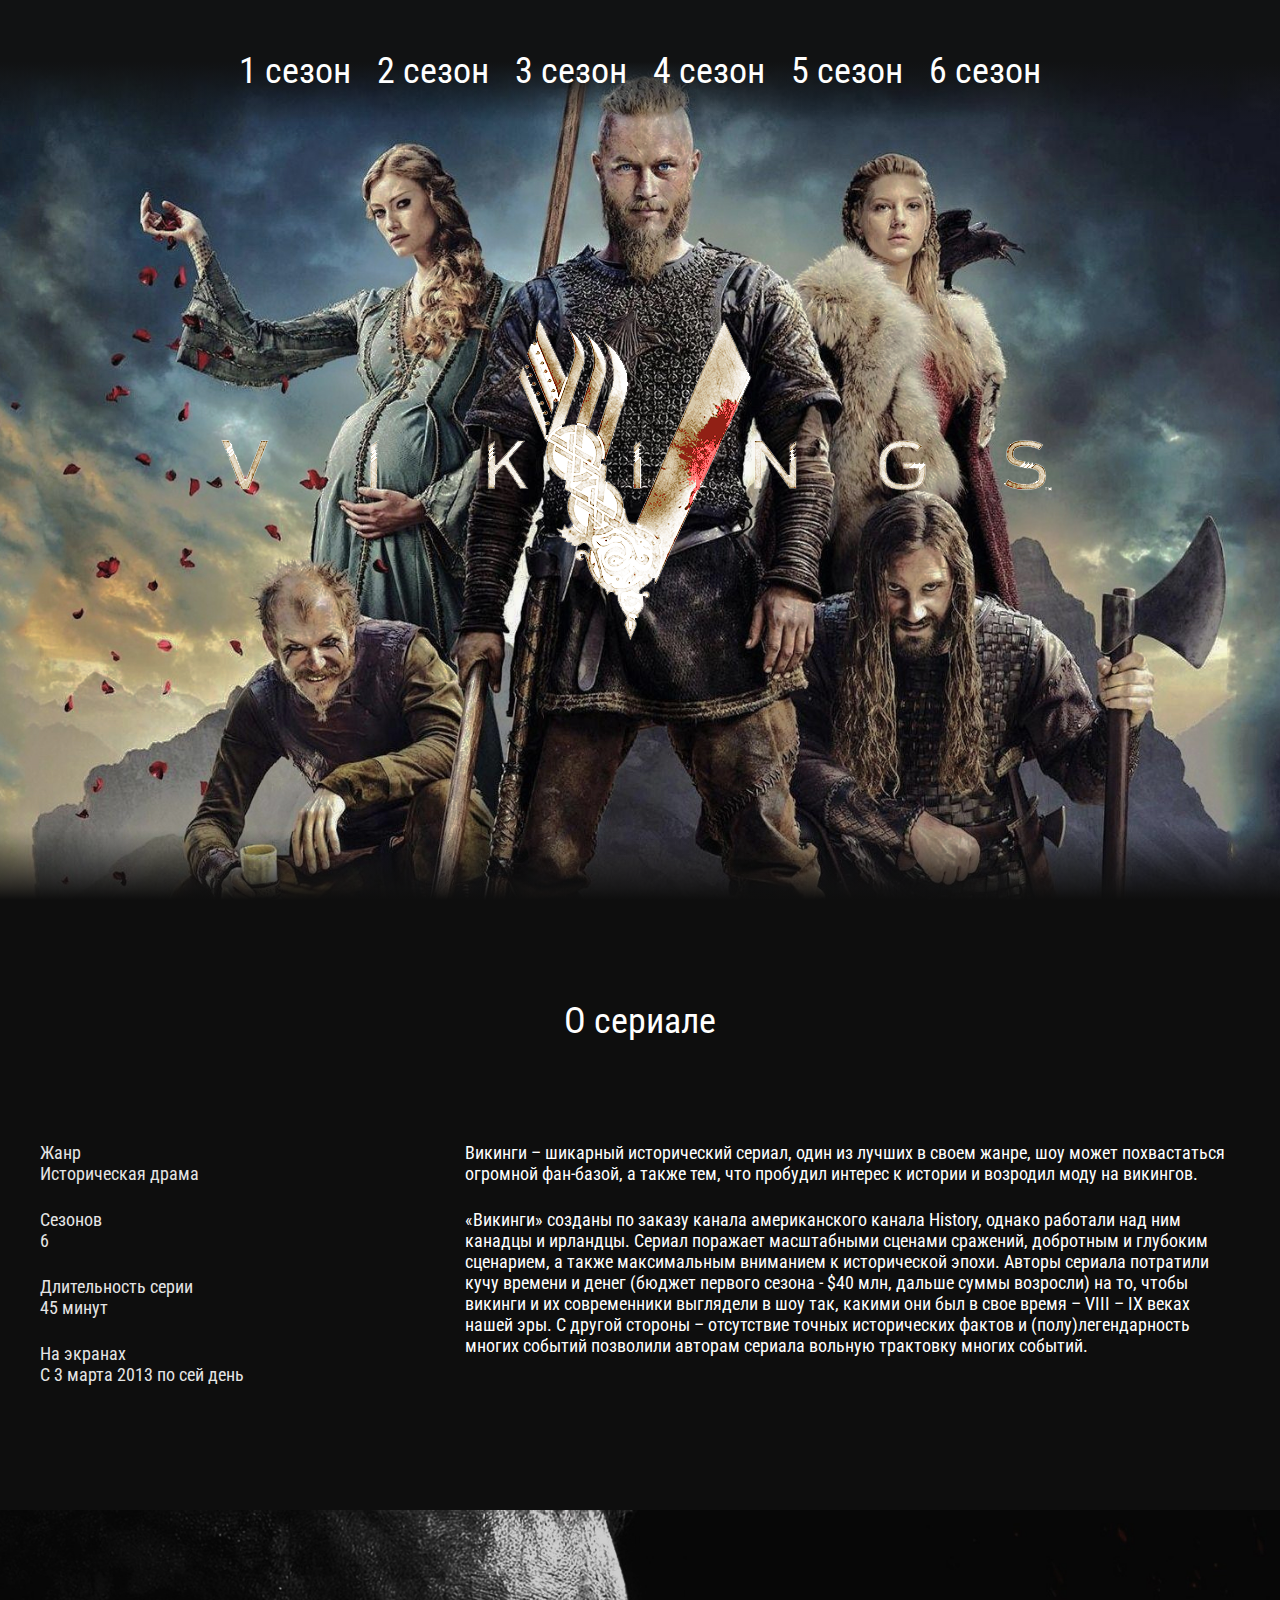
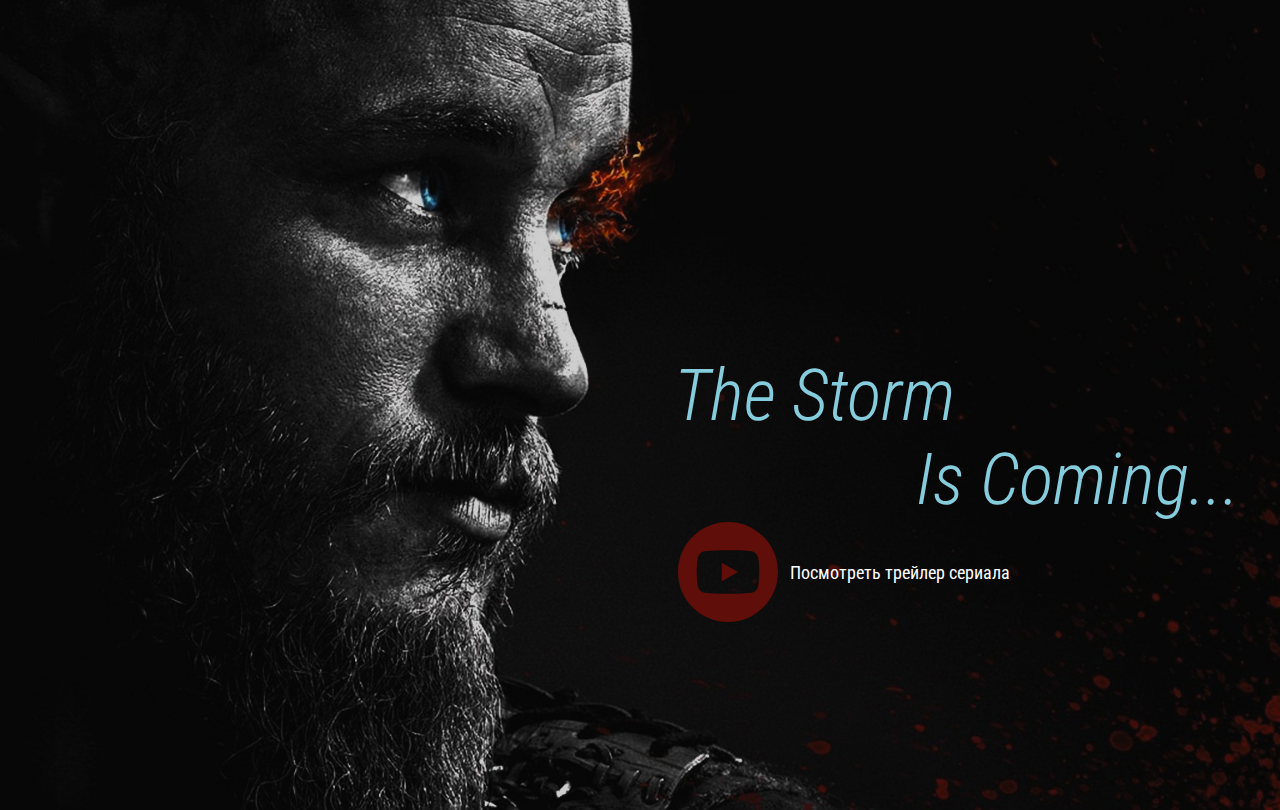
==== index.html @ 828368ec "first marathon day" ====
<!DOCTYPE html>
<html lang="en">

<head>
  <meta charset="UTF-8">
  <meta name="viewport" content="width=device-width, initial-scale=1.0">
  <meta http-equiv="X-UA-Compatible" content="ie=edge">
  <title>Document</title>
  <link rel="preconnect" href="https://fonts.gstatic.com">
  <link href="https://fonts.googleapis.com/css2?family=Roboto+Condensed:ital,wght@0,400;0,700;1,300&display=swap"
    rel="stylesheet">
  <link rel="stylesheet" href="css/reset.css">
  <link rel="stylesheet" href="css/slick.css">
  <link rel="stylesheet" href="css/jquery.fancybox.css">
  <link rel="stylesheet" href="css/style.css">
</head>

<body>
  <header class="header">
    <nav class="menu">
      <ul class="menu__list">
        <li class="menu__list-item">
          <a class="menu__list-link" href="#">1 сезон</a>
        </li>
        <li class="menu__list-item">
          <a class="menu__list-link" href="#">2 сезон</a>
        </li>
        <li class="menu__list-item">
          <a class="menu__list-link" href="#">3 сезон</a>
        </li>
        <li class="menu__list-item">
          <a class="menu__list-link" href="#">4 сезон</a>
        </li>
        <li class="menu__list-item">
          <a class="menu__list-link" href="#">5 сезон</a>
        </li>
        <li class="menu__list-item">
          <a class="menu__list-link" href="#">6 сезон</a>
        </li>
      </ul>
    </nav>

    <div class="logo">
      <img class="logo__img" src="images/logo.png" alt="Лого">
    </div>
  </header>

  <section class="about section-page">
    <div class="container">
      <h3 class="title">
        О сериале
      </h3>
      <div class="about__inner">
        <ul class="about__info">
          <li class="about__info-item">
            Жанр
            <span> Историческая драма</span>
          </li>
          <li class="about__info-item">
            Сезонов
            <span> 6</span>
          </li>
          <li class="about__info-item">
            Длительность серии
            <span> 45 минут</span>
          </li>
          <li class="about__info-item">
            На экранах
            <span> С 3 марта 2013 по сей день</span>
          </li>
        </ul>
        <div class="about__text">
          <p>
            Викинги – шикарный исторический сериал, один из лучших в своем жанре, шоу может похвастаться огромной
            фан-базой, а также тем, что пробудил интерес к истории и возродил моду на викингов.
          </p>
          <p> «Викинги» созданы по заказу канала американского канала History, однако работали над ним канадцы и
            ирландцы.
            Сериал поражает масштабными сценами сражений, добротным и глубоким сценарием, а также максимальным вниманием
            к исторической эпохи. Авторы сериала потратили кучу времени и денег (бюджет первого сезона - $40 млн, дальше
            суммы возросли) на то, чтобы викинги и их современники выглядели в шоу так, какими они был в свое время –
            VIII – IX веках нашей эры. С другой стороны – отсутствие точных исторических фактов и (полу)легендарность
            многих событий позволили авторам сериала вольную трактовку многих событий.</p>
        </div>
      </div>
    </div>
  </section>

  <section class="video">
    <div class="container">
      <h3 class="video__text">
        <span>
          The Storm
        </span>
        Is Coming...
      </h3>
      <a class="video__btn" data-fancybox href="https://www.youtube.com/watch?v=9GgxinPwAGc&ab_channel=RewatchAgain">Посмотреть трейлер сериала</a>
    </div>
  </section>

  <script src="https://ajax.googleapis.com/ajax/libs/jquery/3.4.1/jquery.min.js"></script>
  <script src="js/slick.min.js"></script>
  <script src="js/jquery.fancybox.min.js"></script>
  <script src="js/main.js"></script>
</body>

</html>
---- css/style.css ----
* {
    box-sizing: border-box;
}

body {
    background-color: #0E0E0E;
    color: #ffffff;
    font-weight: 400;
    font-family: 'Roboto Condensed', sans-serif;
    font-size: 18px;
    line-height: 21px;
}

a {
    color: inherit;
    text-decoration: none;
}

ul {
    list-style: none;
}

.container {
    max-width: 1220px;
    padding: 0 10px;
    margin: 0 auto;
}

.section-page {
    padding: 100px 0;
}

.title {
    text-align: center;
    margin-bottom: 100px;
    font-size: 36px;
    line-height: 42px;
    font-weight: 400;
}

.header {
    height: 100vh;

    background-image: url('../images/header-bg.jpg');

    background-size: cover;
    background-repeat: no-repeat;
    background-position: center 50px;
    text-align: center;
}

.header::after {
    content: '';
    position: absolute;
    height: 70px;
    bottom: 0;
    left: 0;
    width: 100%;
    background: linear-gradient(180deg, #0E0E0E 0%, rgba(17, 17, 17, 0.850295) 16.53%, rgba(32, 31, 33, 0) 100%);
    transform: rotate(180deg);
}

.menu__list {
    display: flex;
    justify-content: center;
    padding: 50px 0 50px;
    background: linear-gradient(180deg, #111213 0%, #111213 43.62%, rgba(32, 31, 33, 0) 86.33%);
}

.menu__list-item {
    padding: 0 13px;
}

.menu__list-link {
    font-size: 36px;
    line-height: 42px;
}

.menu__list-link:hover {
    color: #85CCDC;
    text-decoration: underline;
}

.logo {
    padding-top: 178px;
}

.about__inner {
    display: flex;
}

.about__info {
    width: 375px;
    margin-right: 50px;
    flex: none;
}

.about__info-item {
    margin-bottom: 25px;
    color: #E5E5E5;
}

.about__info-item span {
    display: block;
}

.about__text p {
    margin-bottom: 25px;
}

.video {
    background-image: url('../images/video-bg.jpg');
    height: 100vh;
    background-size: cover;
    background-repeat: no-repeat;
    background-position: center center;
    text-align: right;
}

.video__text {

    font-style: italic;
    font-weight: 300;
    font-size: 72px;
    line-height: 84px;
    color: #85CCDC;

    padding-top: 444px;
    margin-bottom: 40px;
}

.video__text span {
    display: block;
    padding-right: 285px;
}

.video__btn {
    padding-left: 112px;
    position: relative;
    margin-right: 230px;

}

.video__btn::before {
    content: '';
    position: absolute;
    width: 100px;
    height: 100px;
    top: -40px;
    left: 0;
    background-image: url('../images/youtube.svg');
}
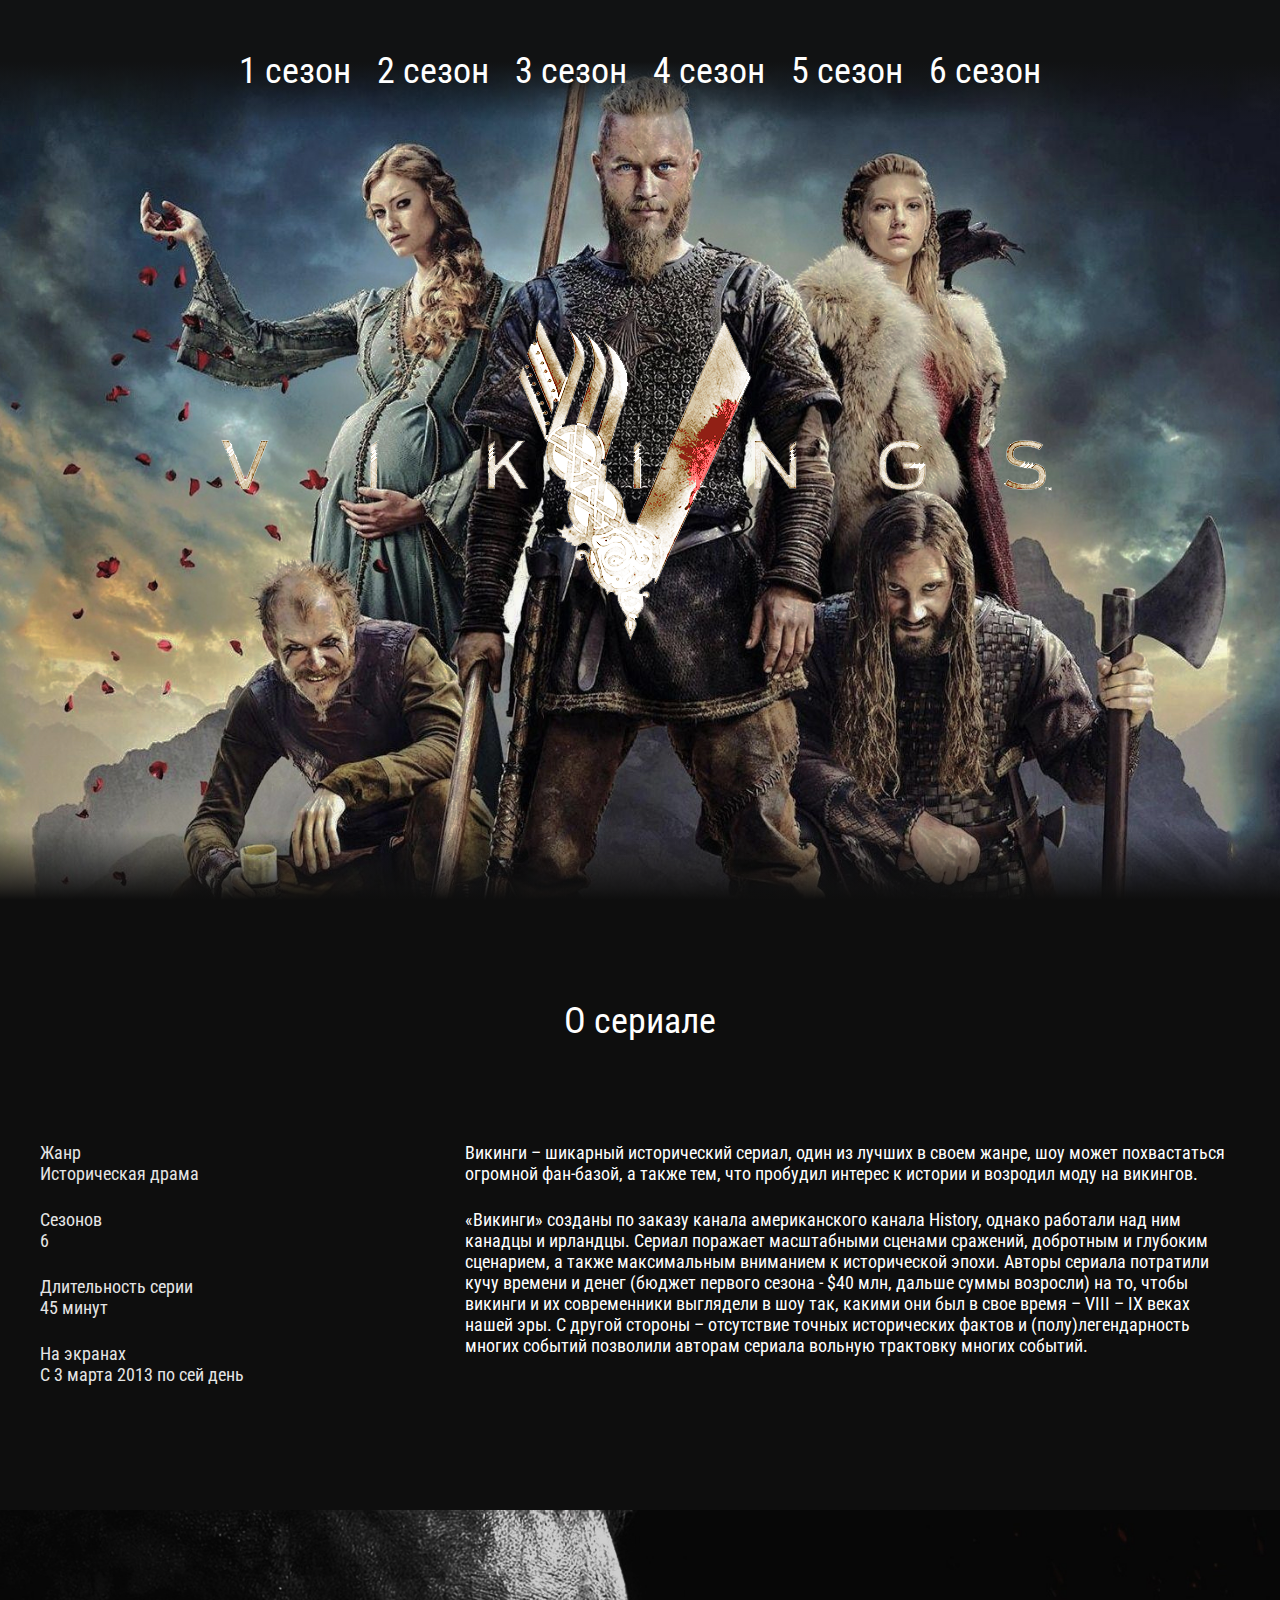
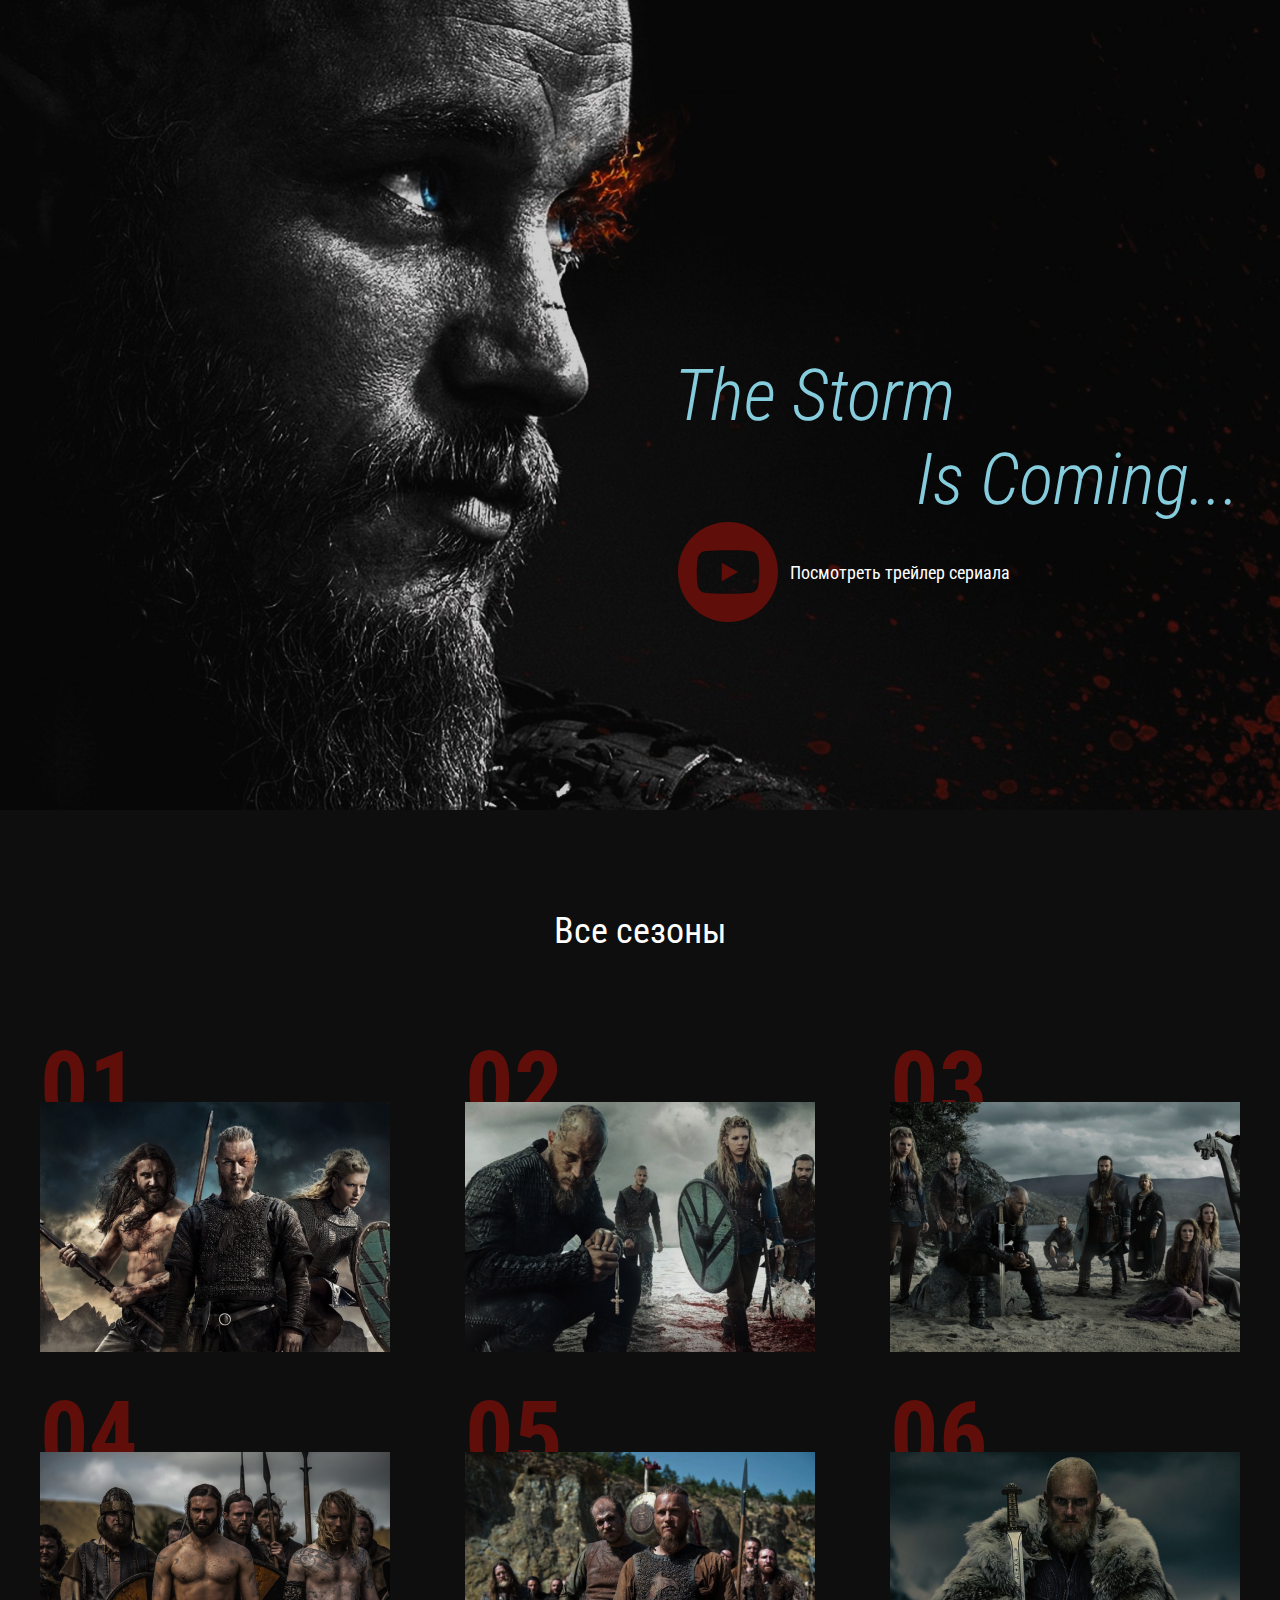
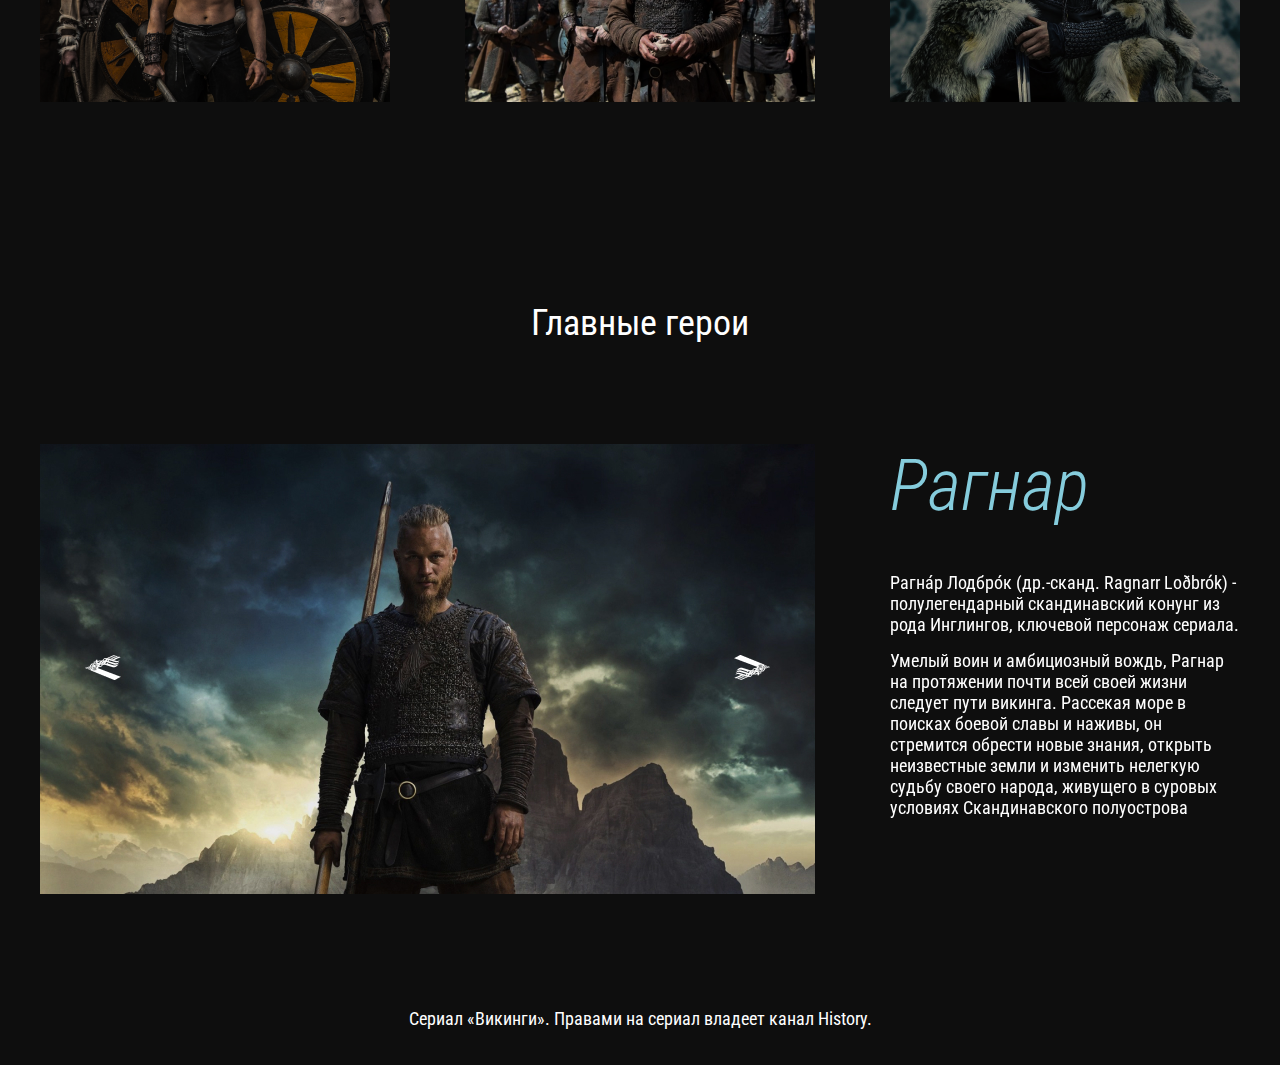
==== commit 21c7c8d6: "second day/video of marathon" ====
--- a/index.html
+++ b/index.html
@@ -1,5 +1,5 @@
 <!DOCTYPE html>
-<html lang="en">
+<html lang="ru">
 
 <head>
   <meta charset="UTF-8">
@@ -20,7 +20,7 @@
     <nav class="menu">
       <ul class="menu__list">
         <li class="menu__list-item">
-          <a class="menu__list-link" href="#">1 сезон</a>
+          <a class="menu__list-link" href="season-1.html">1 сезон</a>
         </li>
         <li class="menu__list-item">
           <a class="menu__list-link" href="#">2 сезон</a>
@@ -94,9 +94,92 @@
         </span>
         Is Coming...
       </h3>
-      <a class="video__btn" data-fancybox href="https://www.youtube.com/watch?v=9GgxinPwAGc&ab_channel=RewatchAgain">Посмотреть трейлер сериала</a>
+      <a class="video__btn" data-fancybox
+        href="https://www.youtube.com/watch?v=9GgxinPwAGc&ab_channel=RewatchAgain">Посмотреть трейлер сериала</a>
     </div>
   </section>
+
+  <section class="seasons section-page">
+    <div class="container">
+      <h3 class="title">
+        Все сезоны
+      </h3>
+      <ol class="seasons__inner">
+        <li class="seasons__item" style=" background-image: url('images/season-image-1.png');">
+          <a class="seasons__link" href="season-1.html">Смотреть</a>
+        </li>
+        <li class="seasons__item" style=" background-image: url('images/season-image-2.jpg');">
+          <a class="seasons__link" href="#">Смотреть</a>
+        </li>
+        <li class="seasons__item" style=" background-image: url('images/season-image-3.png');">
+          <a class="seasons__link" href="#">Смотреть</a>
+        </li>
+        <li class="seasons__item" style=" background-image: url('images/season-image-4.png');">
+          <a class="seasons__link" href="#">Смотреть</a>
+        </li>
+        <li class="seasons__item" style=" background-image: url('images/season-image-5.png');">
+          <a class="seasons__link" href="#">Смотреть</a>
+        </li>
+        <li class="seasons__item" style=" background-image: url('images/season-image-6.png');">
+          <a class="seasons__link" href="#">Смотреть</a>
+        </li>
+      </ol>
+    </div>
+  </section>
+
+  <section class="heroes section-page">
+    <div class="container">
+      <h3 class="title">
+        Главные герои
+      </h3>
+
+      <div class="heroes__inner">
+        <div class="heroes__slider-img">
+          <img class="heroes__images" src="./images/hero-1.jpg" alt="">
+          <img class="heroes__images" src="./images/hero-1.jpg" alt="">
+          <img class="heroes__images" src="./images/hero-1.jpg" alt="">
+        </div>
+        <div class="heroes__slider-text">
+          <div class="heroes__text">
+            <h4 class="heroes__name">Рагнар</h4>
+            <p>Рагна́р Лодбро́к (др.-сканд. Ragnarr Loðbrók) - полулегендарный скандинавский конунг из рода Инглингов,
+              ключевой персонаж сериала.
+            </p>
+            <p> Умелый воин и амбициозный вождь, Рагнар на протяжении почти всей своей жизни следует пути викинга.
+              Рассекая море в поисках боевой славы и наживы, он стремится обрести новые знания, открыть неизвестные
+              земли и изменить нелегкую судьбу своего народа, живущего в суровых условиях Скандинавского полуострова</p>
+          </div>
+          <div class="heroes__text">
+            <h4 class="heroes__name">Рагнар2</h4>
+            <p>Рагна́р Лодбро́к (др.-сканд. Ragnarr Loðbrók) - полулегендарный скандинавский конунг из рода Инглингов,
+              ключевой персонаж сериала.
+            </p>
+            <p> Умелый воин и амбициозный вождь, Рагнар на протяжении почти всей своей жизни следует пути викинга.
+              Рассекая море в поисках боевой славы и наживы, он стремится обрести новые знания, открыть неизвестные
+              земли и изменить нелегкую судьбу своего народа, живущего в суровых условиях Скандинавского полуострова</p>
+          </div>
+          <div class="heroes__text">
+            <h4 class="heroes__name">Рагнар3</h4>
+            <p>Рагна́р Лодбро́к (др.-сканд. Ragnarr Loðbrók) - полулегендарный скандинавский конунг из рода Инглингов,
+              ключевой персонаж сериала.
+            </p>
+            <p> Умелый воин и амбициозный вождь, Рагнар на протяжении почти всей своей жизни следует пути викинга.
+              Рассекая море в поисках боевой славы и наживы, он стремится обрести новые знания, открыть неизвестные
+              земли и изменить нелегкую судьбу своего народа, живущего в суровых условиях Скандинавского полуострова</p>
+          </div>
+        </div>
+      </div>
+
+    </div>
+  </section>
+
+  <footer class="footer">
+    <div class="container">
+      <p class="copy">
+        Сериал «Викинги». Правами на сериал владеет канал History.
+      </p>
+    </div>
+  </footer> ​
 
   <script src="https://ajax.googleapis.com/ajax/libs/jquery/3.4.1/jquery.min.js"></script>
   <script src="js/slick.min.js"></script>
--- a/css/style.css
+++ b/css/style.css
@@ -60,12 +60,18 @@
     transform: rotate(180deg);
 }
 
+.menu {
+    position: relative;
+    background: linear-gradient(180deg, #111213 0%, #111213 43.62%, rgba(32, 31, 33, 0) 86.33%);
+    padding: 50px 0 50px;
+
+}
+
 .menu__list {
     display: flex;
     justify-content: center;
-    padding: 50px 0 50px;
-    background: linear-gradient(180deg, #111213 0%, #111213 43.62%, rgba(32, 31, 33, 0) 86.33%);
-}
+}
+
 
 .menu__list-item {
     padding: 0 13px;
@@ -76,7 +82,8 @@
     line-height: 42px;
 }
 
-.menu__list-link:hover {
+.menu__list-link:hover,
+.menu__list-link--active {
     color: #85CCDC;
     text-decoration: underline;
 }
@@ -149,4 +156,175 @@
     top: -40px;
     left: 0;
     background-image: url('../images/youtube.svg');
-}+}
+
+.seasons__inner {
+    display: grid;
+    grid-template-columns: 1fr 1fr 1fr;
+    grid-gap: 100px 75px;
+
+    counter-reset: counter;
+
+    padding-top: 50px;
+}
+
+.seasons__item {
+    width: 350px;
+    height: 250px;
+    list-style: none;
+    background-repeat: no-repeat;
+    background-position: center center;
+    background-size: cover;
+    position: relative;
+
+    display: flex;
+    align-items: center;
+    justify-content: center;
+}
+
+.seasons__item:hover .seasons__link {
+    opacity: 1;
+}
+
+.seasons__item::before {
+    content: '0'counter(counter);
+    counter-increment: counter;
+    position: absolute;
+    font-weight: bold;
+    font-size: 96px;
+    line-height: 112px;
+    color: #600E09;
+    left: 0;
+    top: -72px;
+    z-index: -1;
+}
+
+
+.seasons__item:hover::after {
+    content: '';
+    position: absolute;
+    top: 0;
+    left: 0;
+    right: 0;
+    bottom: 0;
+    background: rgba(14, 14, 14, .8);
+    transition: all .3s;
+}
+
+.seasons__link {
+    font-size: 36px;
+    line-height: 42px;
+    padding: 12px 78px 11px;
+    background-color: #0E0E0E;
+    opacity: 0;
+    transition: all .3s;
+    z-index: 2;
+}
+
+.heroes__inner {
+    display: flex;
+    justify-content: space-between;
+}
+
+.heroes__slider-img {
+    max-width: 775px;
+}
+
+.slick-btn {
+    position: absolute;
+    top: 50%;
+    transform: translateY(-50%);
+    z-index: 5;
+    border: none;
+    background: transparent;
+    cursor: pointer;
+    outline: none;
+}
+
+.slick-prev {
+    left: 38px;
+}
+
+.slick-next {
+    right: 38px;
+}
+
+.heroes__slider-text {
+    max-width: 350px;
+}
+
+.heroes__name {
+    font-style: italic;
+    font-weight: 300;
+    font-size: 72px;
+    line-height: 84px;
+    color: #85CCDC;
+    margin-bottom: 44px;
+}
+
+.heroes__text p {
+    margin-bottom: 15px;
+}
+
+.copy {
+    padding: 14px 0 15px;
+    text-align: center;
+}
+
+/*start season-1*/
+
+.page-header {
+    background-image: url('../images/season-1-bg.png');
+    background-repeat: no-repeat;
+    background-position: center center;
+    background-size: cover;
+    height: 90vh;
+    position: relative;
+}
+
+.menu__container {
+    max-width: 1385px;
+    margin: 0 auto;
+    position: relative;
+}
+
+.page-logo {
+    position: absolute;
+    left: 0;
+}
+
+.season-info {
+    position: absolute;
+    max-width: 1385px;
+    display: flex;
+    padding: 44px 47px 64px 35px;
+    background-color: #0E0E0E;
+    bottom: 0;
+    left: 0;
+    right: 0;
+    margin: 0 auto;
+}
+
+.season-info__num {
+    font-weight: bold;
+    font-size: 96px;
+    line-height: 56px;
+    color: #FFFFFF;
+    text-align: center;
+    margin-right: 51px;
+}
+
+.season-info__num span {
+    display: block;
+    font-size: 36px;
+    line-height: 42px;
+
+}
+
+.season-info__text p {
+    margin-bottom: 15px;
+}
+
+
+
+/*end season-1*/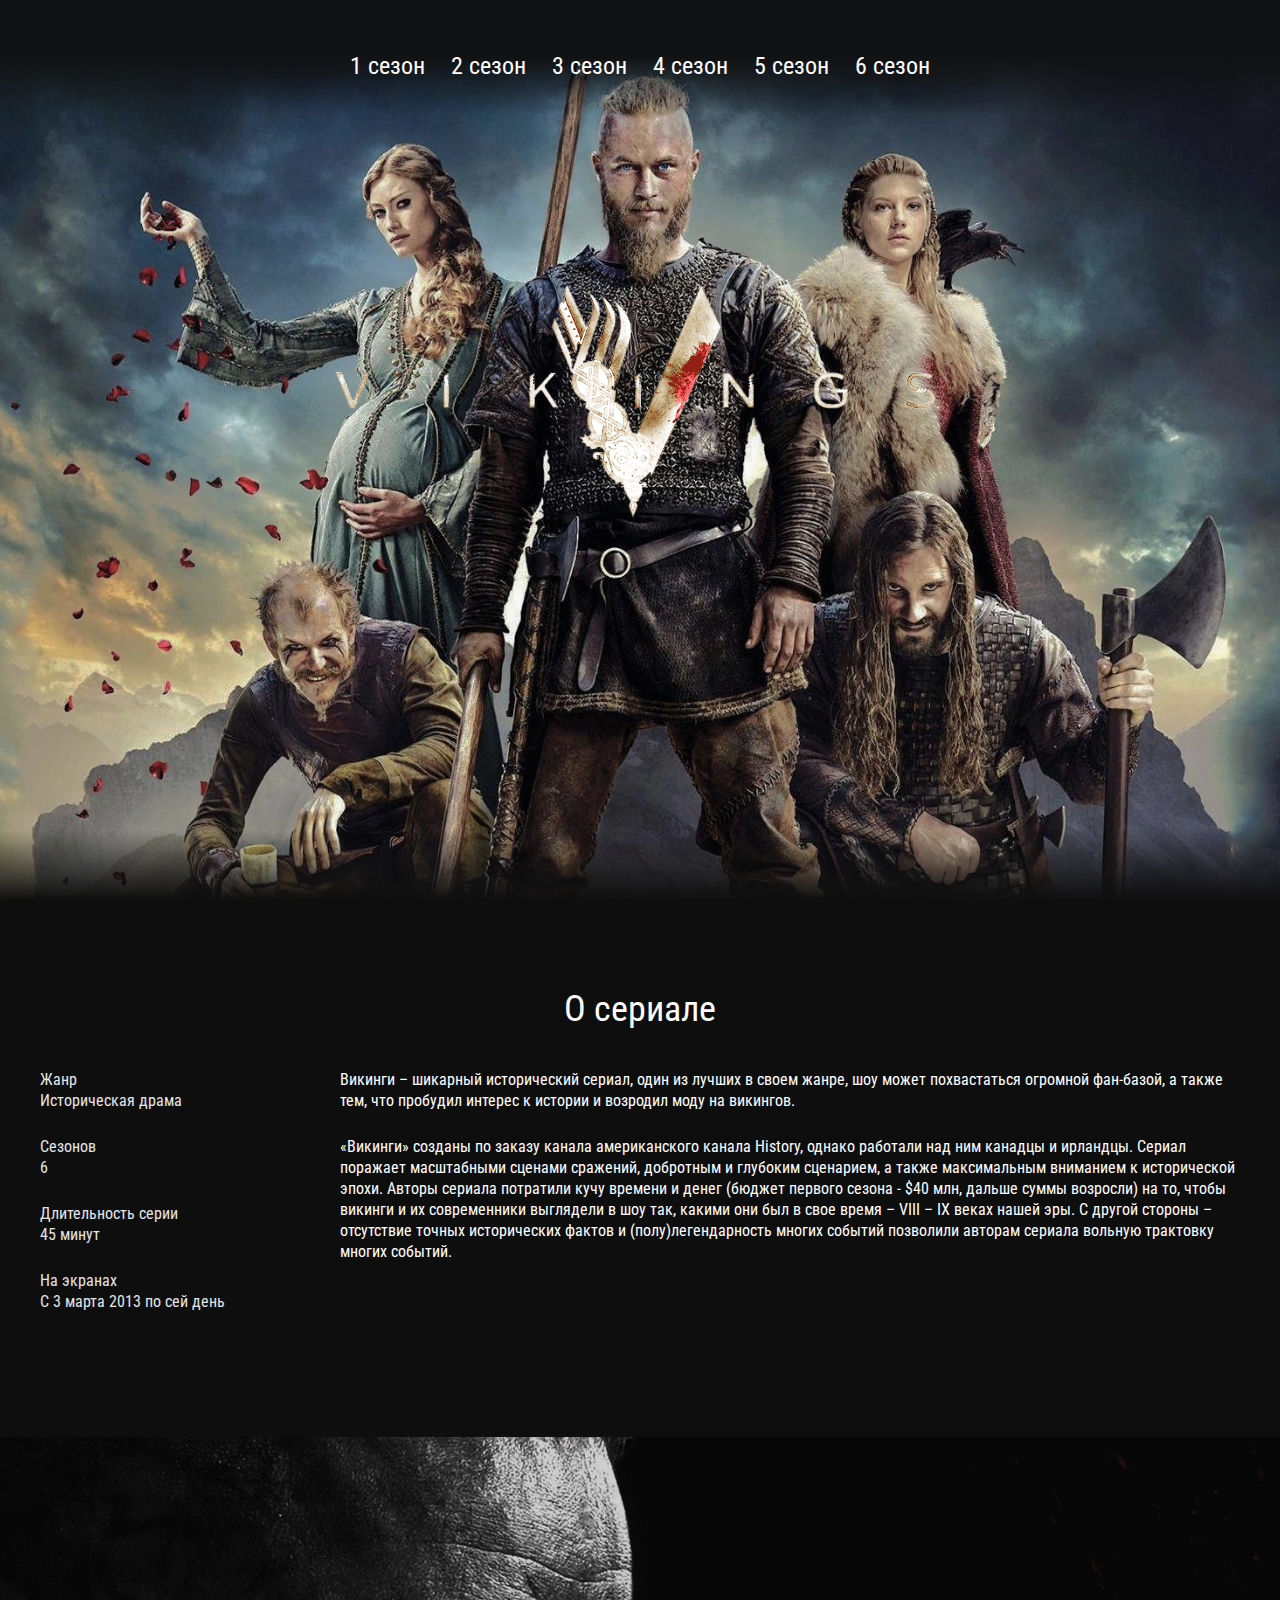
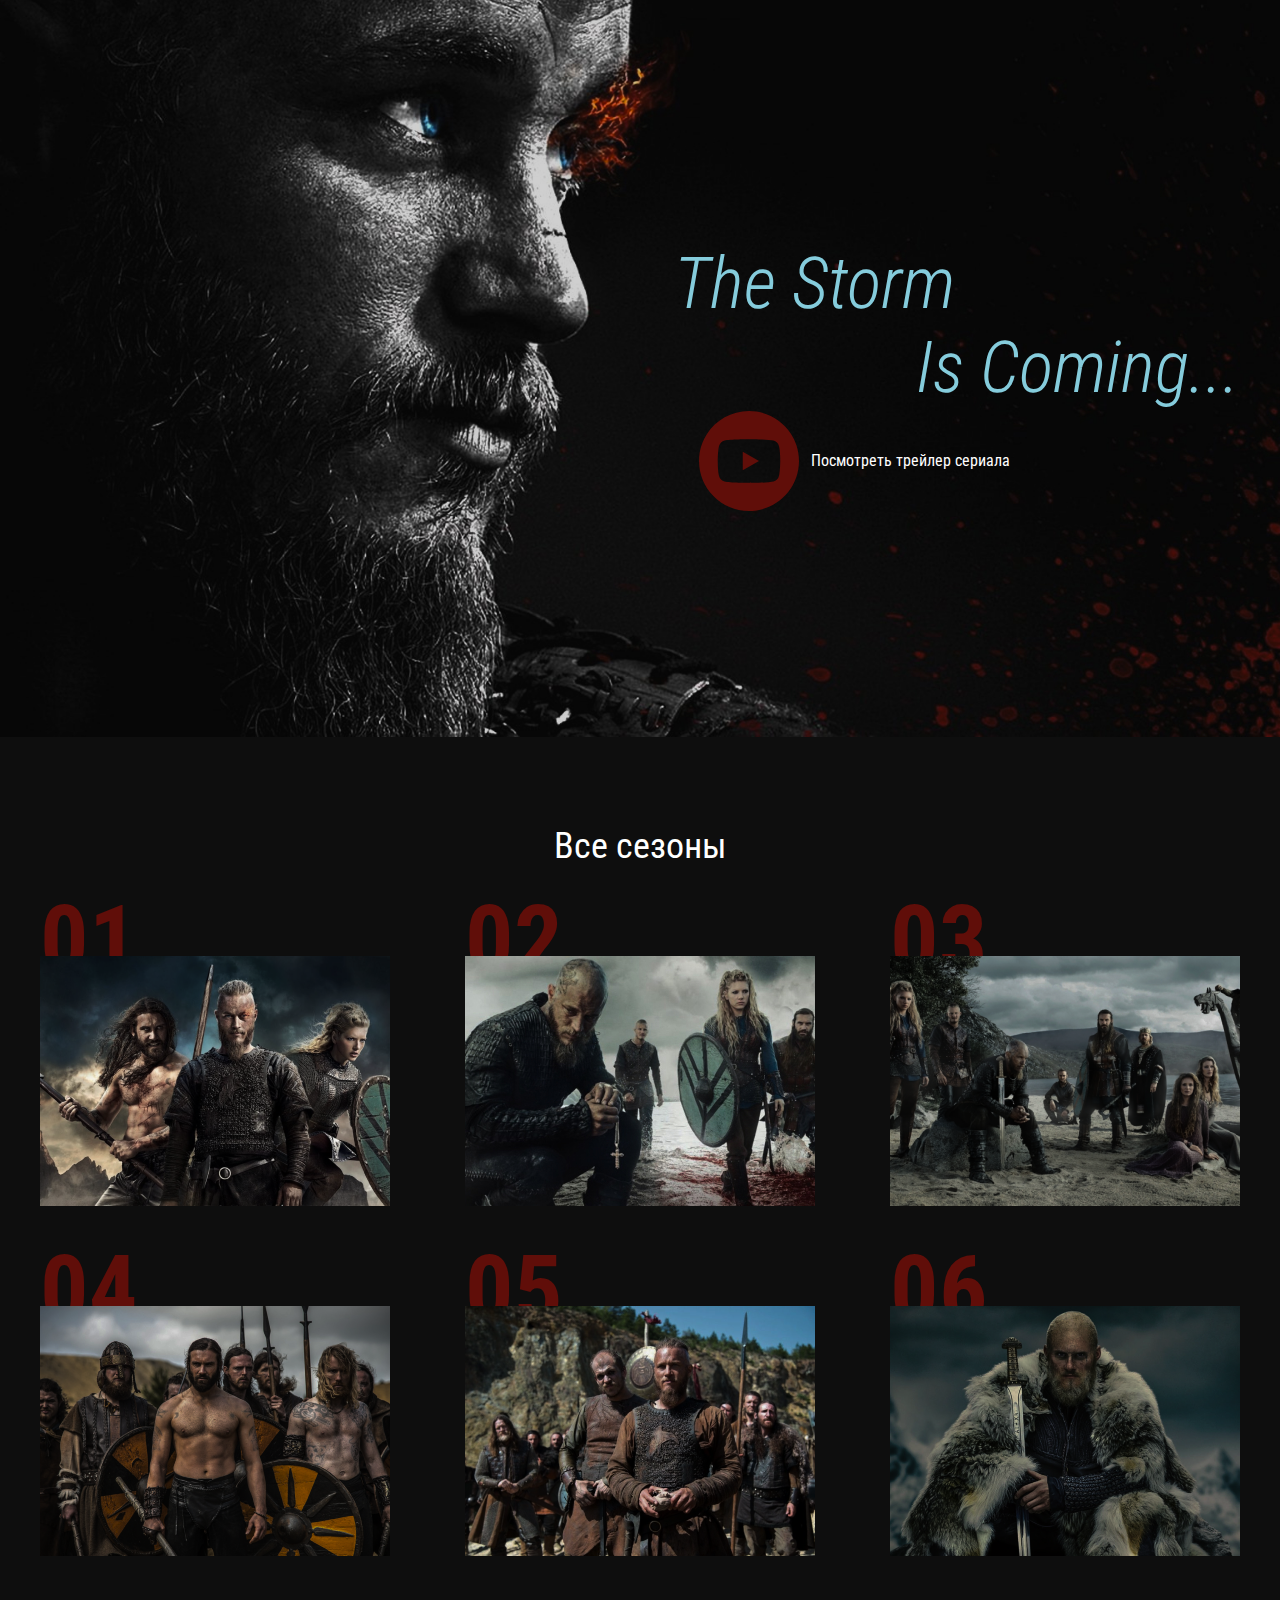
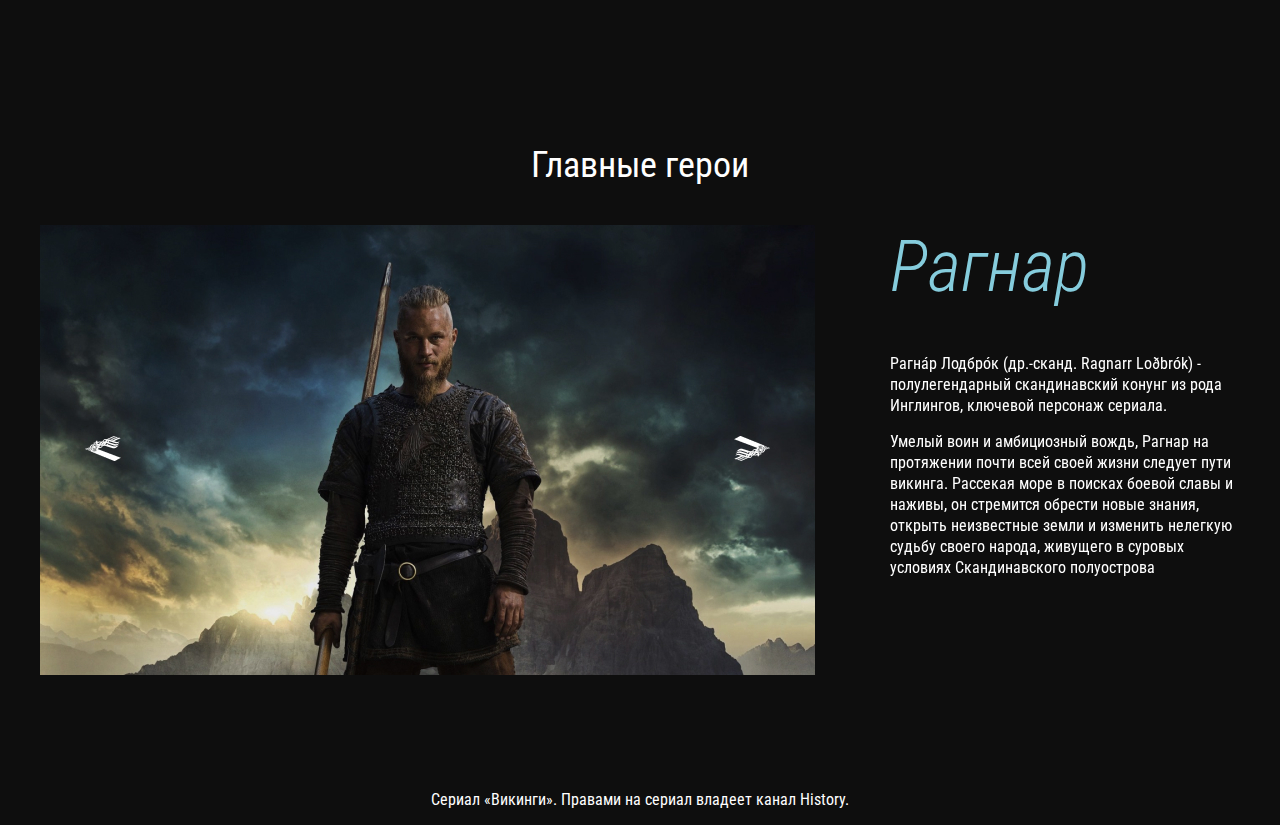
==== commit 47061ac3: "third day adaptive" ====
--- a/index.html
+++ b/index.html
@@ -18,6 +18,7 @@
 <body>
   <header class="header">
     <nav class="menu">
+      <button class="menu__btn"><span></span></button>
       <ul class="menu__list">
         <li class="menu__list-item">
           <a class="menu__list-link" href="season-1.html">1 сезон</a>
@@ -179,7 +180,7 @@
         Сериал «Викинги». Правами на сериал владеет канал History.
       </p>
     </div>
-  </footer> ​
+  </footer> 
 
   <script src="https://ajax.googleapis.com/ajax/libs/jquery/3.4.1/jquery.min.js"></script>
   <script src="js/slick.min.js"></script>
--- a/css/style.css
+++ b/css/style.css
@@ -67,6 +67,10 @@
 
 }
 
+.menu__btn {
+    display: none;
+}
+
 .menu__list {
     display: flex;
     justify-content: center;
@@ -89,7 +93,7 @@
 }
 
 .logo {
-    padding-top: 178px;
+    padding-top: 17vh;
 }
 
 .about__inner {
@@ -132,7 +136,7 @@
     line-height: 84px;
     color: #85CCDC;
 
-    padding-top: 444px;
+    padding-top: 45vh;
     margin-bottom: 40px;
 }
 
@@ -160,7 +164,7 @@
 
 .seasons__inner {
     display: grid;
-    grid-template-columns: 1fr 1fr 1fr;
+    grid-template-columns: repeat(auto-fill, minmax(284px, 1fr));
     grid-gap: 100px 75px;
 
     counter-reset: counter;
@@ -169,7 +173,6 @@
 }
 
 .seasons__item {
-    width: 350px;
     height: 250px;
     list-style: none;
     background-repeat: no-repeat;
@@ -199,6 +202,9 @@
     z-index: -1;
 }
 
+.seasons__item:nth-child(n+10)::before {
+    content: counter(counter);
+}
 
 .seasons__item:hover::after {
     content: '';
@@ -325,6 +331,234 @@
     margin-bottom: 15px;
 }
 
-
-
-/*end season-1*/+/*end season-1*/
+
+/*start media*/
+@media (max-width: 1420px) {
+    .page-logo {
+        left: 10px;
+        top: -6px;
+    }
+
+}
+
+@media (max-width: 1366px) {
+    .logo__img {
+        width: 50%;
+    }
+
+    .menu__list-link {
+        font-size: 24px;
+        line-height: 32px;
+    }
+
+    .about__info {
+        width: 250px;
+    }
+
+    .title {
+        margin-bottom: 50px;
+        line-height: 19px;
+    }
+
+    body {
+        font-size: 16px;
+
+    }
+
+    .page-header {
+        height: 120vh;
+    }
+}
+
+@media (max-width: 1200px) {
+    .heroes__inner {
+        display: block;
+
+    }
+
+    .heroes__slider-text {
+        max-width: 100%;
+        padding-top: 50px;
+    }
+
+    .heroes__slider-img {
+        max-width: 100%;
+    }
+}
+
+@media (max-width: 1088px) {
+    .seasons__item {
+        height: 340px;
+    }
+}
+
+@media (max-width: 992px) {
+    .page-logo {
+        display: none;
+    }
+}
+
+@media (max-width: 768px) {
+
+    .about__inner,
+    .season-info {
+        display: block;
+    }
+
+    .season-info {
+        padding: 30px 10px 0px 10px;
+    }
+
+    .season-info__num {
+        text-align: left;
+        font-size: 50px;
+        line-height: 26px;
+        margin-bottom: 15px;
+    }
+
+    .season-info__num span {
+        font-size: 25px;
+        line-height: 32px;
+    }
+
+    .title {
+        margin-bottom: 50px;
+        font-size: 28px;
+        line-height: 36px;
+    }
+
+    .section-page {
+        padding: 50px 0;
+    }
+
+    .video__text {
+        font-size: 48px;
+        line-height: 56px;
+    }
+
+    .video__text span {
+        padding-right: 200px;
+    }
+
+    .video__btn {
+        margin-right: 0;
+        padding-left: 62px;
+    }
+
+    .video__btn::before {
+        width: 50px;
+        height: 50px;
+        background-size: cover;
+        top: -16px;
+    }
+
+    .seasons__inner {
+        grid-gap: 80px 35px;
+    }
+
+    .heroes__name {
+        font-size: 46px;
+        line-height: 56px;
+        margin-bottom: 25px;
+    }
+}
+
+@media (max-width: 640px) {
+    .menu {
+        padding: 0;
+        background: linear-gradient(180deg, #111213 0%, #111213 10%, rgba(32, 31, 33, 0) 86.33%);
+        text-align: center;
+    }
+
+    .menu__btn {
+        display: block;
+        height: 40px;
+        width: 50px;
+        cursor: pointer;
+        position: absolute;
+        right: 10px;
+        top: 20px;
+        z-index: 10;
+        display: flex;
+        align-items: center;
+        background-color: transparent;
+        border: 0;
+        padding: 0;
+        outline: none;
+    }
+
+    .menu__btn span {
+        background-color: white;
+        height: 5px;
+        width: 100%;
+    }
+
+    .menu__btn::before,
+    .menu__btn::after {
+        content: "";
+        width: 100%;
+        height: 5px;
+        position: absolute;
+        background-color: white;
+    }
+
+    .menu__btn::before {
+        top: 0;
+        left: 0;
+    }
+
+    .menu__btn::after {
+        bottom: 0;
+        left: 0;
+    }
+
+
+    .menu__list {
+        display: block;
+        transform: translateY(-130%);
+        transition: all .3s;
+    }
+
+    .menu__list.menu__list--active {
+        transform: translateY(0);
+        padding: 100px 0 50px;
+        background: #0e0e0e;
+    }
+
+    .menu__list-link {
+        display: block;
+        padding: 10px 0;
+    }
+
+    .page-header {
+        height: 160vh;
+    }
+
+    .page-logo {
+        display: block;
+        z-index: 11;
+        top: 22px;
+    }
+
+    .logo {
+        padding-top: 21vh;
+    }
+
+}
+
+@media (max-width: 640px) {
+    .seasons__item {
+        height: 203px;
+    }
+}
+
+
+@media (max-width: 374px) {
+    .page-header {
+        height: 200vh;
+    }
+
+}
+
+/*end media*/